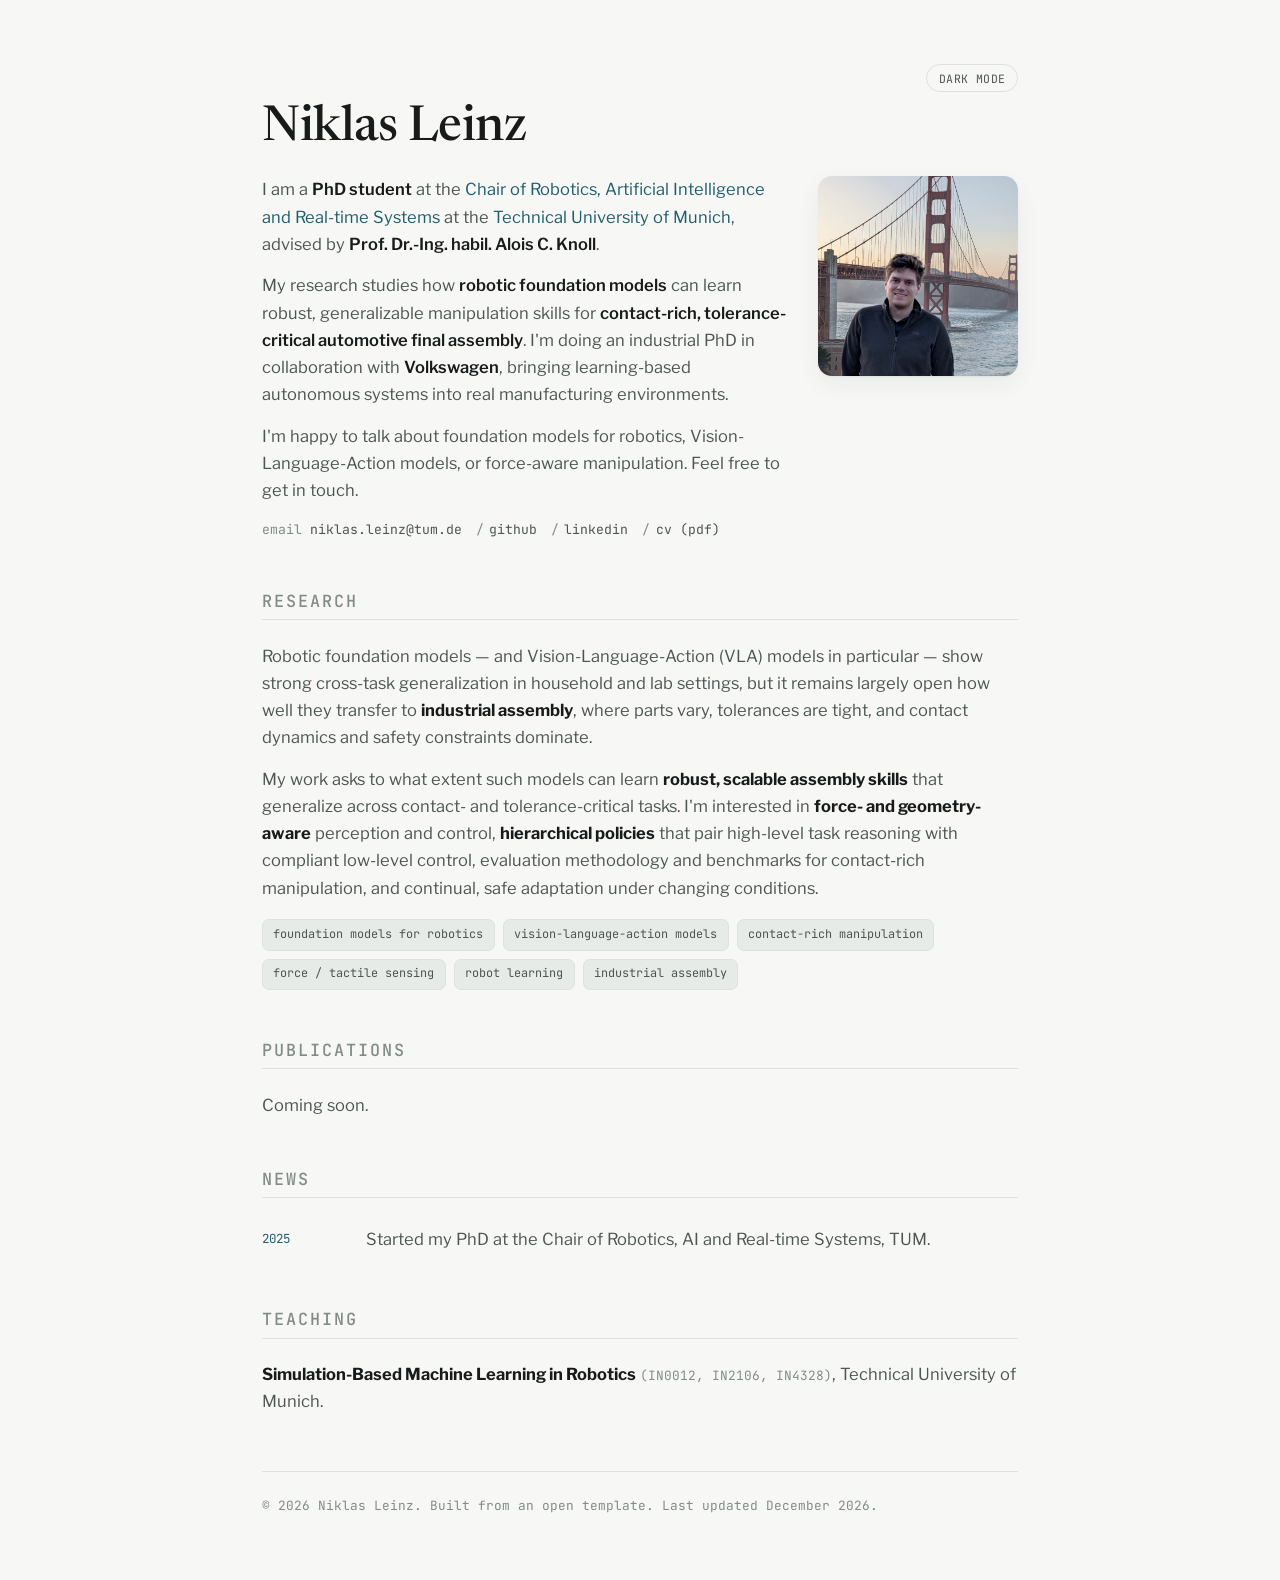
==== index.html @ 9ab26af9 "Move CSS to external file, remove comments" ====
<!DOCTYPE html>
<html lang="en">
<head>
  <meta charset="utf-8" />
  <meta name="viewport" content="width=device-width, initial-scale=1" />
  <title>Niklas Leinz</title>
  <meta name="description" content="Niklas Leinz — PhD student at the Technical University of Munich working on foundation models for robotic skill learning in industrial assembly." />
  <meta name="author" content="Niklas Leinz" />

  <meta property="og:title" content="Niklas Leinz" />
  <meta property="og:description" content="PhD student at TUM, in an industrial PhD with Volkswagen, working on foundation models and Vision-Language-Action models for generalizable robotic assembly skills." />
  <meta property="og:type" content="website" />

  <link rel="preconnect" href="https://fonts.googleapis.com" />
  <link rel="preconnect" href="https://fonts.gstatic.com" crossorigin />
  <link href="https://fonts.googleapis.com/css2?family=Newsreader:ital,opsz,wght@0,6..72,400;0,6..72,500;1,6..72,400&family=Libre+Franklin:wght@400;500;600&family=JetBrains+Mono:wght@400;500&display=swap" rel="stylesheet" />

  <link rel="stylesheet" href="assets/s.css" />
</head>

<body>
  <div class="wrap">

    <div class="topbar">
      <button class="toggle" id="themeToggle" aria-label="Toggle dark mode">DARK MODE</button>
    </div>

    <header>
      <h1 class="name">Niklas Leinz</h1>

      <div class="intro">
        <div class="bio">
          <p>
            I am a <strong>PhD student</strong> at the
            <a class="link" href="https://www.ce.cit.tum.de/air/" target="_blank" rel="noopener noreferrer">Chair of Robotics, Artificial Intelligence and Real-time Systems</a>
            at the <a class="link" href="https://www.tum.de/en/" target="_blank" rel="noopener noreferrer">Technical University of Munich</a>,
            advised by <strong>Prof. Dr.-Ing. habil. Alois&nbsp;C.&nbsp;Knoll</strong>.
          </p>
          <p>
            My research studies how <b>robotic foundation models</b> can learn robust,
            generalizable manipulation skills for <b>contact-rich, tolerance-critical
            automotive final assembly</b>. I'm doing an industrial PhD in collaboration with
            <strong>Volkswagen</strong>, bringing
            learning-based autonomous systems into real manufacturing environments.
          </p>
          <p>
            I'm happy to talk about foundation models for robotics, Vision-Language-Action
            models, or force-aware manipulation. Feel free to get in touch.
          </p>

          <div class="socials">
            email&nbsp;<a class="link" href="mailto:niklas.leinz@tum.de">niklas.leinz@tum.de</a>
            <span class="sep">/</span><a class="link" href="https://github.com/corusm" target="_blank" rel="noopener noreferrer">github</a>
            <span class="sep">/</span><a class="link" href="https://www.linkedin.com/in/niklasleinz/" target="_blank" rel="noopener noreferrer">linkedin</a>
            <span class="sep">/</span><a class="link" href="cv/niklasleinz_cv.pdf" target="_blank" rel="noopener noreferrer">cv&nbsp;(pdf)</a>
          </div>
        </div>

        <img class="headshot" alt="Niklas Leinz"
             src="images/headshot.jpg" />
      </div>
    </header>

    <h2 class="section">Research</h2>
    <div class="prose">
      <p>
        Robotic foundation models — and Vision-Language-Action (VLA) models in
        particular — show strong cross-task generalization in household and
        lab settings, but it remains largely open how well they transfer to
        <b>industrial assembly</b>, where parts vary, tolerances are tight, and
        contact dynamics and safety constraints dominate.
      </p>
      <p>
        My work asks to what extent such models can learn <b>robust, scalable
        assembly skills</b> that generalize across contact- and tolerance-critical
        tasks. I'm interested in <b>force- and geometry-aware</b> perception and
        control, <b>hierarchical policies</b> that pair high-level task reasoning
        with compliant low-level control, evaluation methodology and benchmarks
        for contact-rich manipulation, and continual, safe adaptation under
        changing conditions.
      </p>

      <div class="tags">
        <span class="tag">foundation models for robotics</span>
        <span class="tag">vision-language-action models</span>
        <span class="tag">contact-rich manipulation</span>
        <span class="tag">force / tactile sensing</span>
        <span class="tag">robot learning</span>
        <span class="tag">industrial assembly</span>
      </div>
    </div>

    <h2 class="section">Publications</h2>

    <p style="color:var(--ink-soft);">Coming soon.</p>

    <h2 class="section">News</h2>
    <ul class="news">
      <li><span class="date">2025</span><span>Started my PhD at the Chair of Robotics, AI and Real-time Systems, TUM.</span></li>
    </ul>

    <h2 class="section">Teaching</h2>
    <div class="prose">
      <p>
        <a class="link" href="https://campus.tum.de/tumonline/wbLv.wbShowLVDetail?pStpSpNr=950882247&amp;pSpracheNr=2" target="_blank" rel="noopener noreferrer"><b>Simulation-Based Machine Learning in Robotics</b></a>
        <span style="font-family:'JetBrains Mono',monospace;font-size:.8rem;color:var(--ink-faint);">(IN0012, IN2106, IN4328)</span>,
        Technical University of Munich.
      </p>
    </div>

    <footer>
      &copy; <span id="year"></span> Niklas Leinz. Built from an open template. Last updated <span id="updated"></span>.
    </footer>

  </div>

  <script>
    (function () {
      var root = document.documentElement, btn = document.getElementById('themeToggle');
      var prefersDark = window.matchMedia && window.matchMedia('(prefers-color-scheme: dark)').matches;
      function apply(dark){ root.classList.toggle('dark', dark); btn.textContent = dark ? 'LIGHT MODE' : 'DARK MODE'; }
      apply(prefersDark);
      btn.addEventListener('click', function(){ apply(!root.classList.contains('dark')); });
    })();
    document.getElementById('year').textContent = new Date().getFullYear();
    document.getElementById('updated').textContent =
      new Date().toLocaleDateString('en-US', { month: 'long', year: 'numeric' });
  </script>
</body>
</html>
---- assets/s.css ----
:root{--bg:#f7f8f6;--bg-card:#eef1ee;--ink:#181b1a;--ink-soft:#4d5552;--ink-faint:#828b87;--accent:#1f5d6c;--accent-2:#2c7e92;--rule:#dde2df;--tag-bg:#e6ebe8;--shadow:0 1px 2px rgba(20,30,28,.05),0 8px 24px rgba(20,30,28,.06)}html.dark{--bg:#101413;--bg-card:#181d1c;--ink:#e7ecea;--ink-soft:#aab3af;--ink-faint:#757e7a;--accent:#5fb8cc;--accent-2:#7fcfe0;--rule:#262d2b;--tag-bg:#1f2624;--shadow:0 1px 2px rgba(0,0,0,.3),0 10px 28px rgba(0,0,0,.35)}*{box-sizing:border-box}html{scroll-behavior:smooth}body{margin:0;background:var(--bg);color:var(--ink);font-family:"Libre Franklin",system-ui,sans-serif;font-size:16.5px;line-height:1.65;-webkit-font-smoothing:antialiased;transition:background .35s ease,color .35s ease}.wrap{max-width:820px;margin:0 auto;padding:clamp(2rem,5vw,4.5rem) clamp(1.2rem,5vw,2rem) 4rem}a{color:var(--accent);text-decoration:none}a.link{background-image:linear-gradient(var(--accent),var(--accent));background-size:0% 1.5px;background-repeat:no-repeat;background-position:0 100%;transition:background-size .25s ease;padding-bottom:1px}a.link:hover{background-size:100% 1.5px}h1,h2,h3{font-family:"Newsreader",Georgia,serif;font-weight:500;line-height:1.15}.topbar{display:flex;justify-content:flex-end;margin-bottom:.5rem}.toggle{font-family:"JetBrains Mono",monospace;font-size:.72rem;letter-spacing:.04em;background:none;border:1px solid var(--rule);color:var(--ink-soft);padding:.35rem .7rem;border-radius:999px;cursor:pointer;transition:border-color .2s,color .2s}.toggle:hover{border-color:var(--accent);color:var(--accent)}header{animation:rise .7s ease both}.name{font-size:clamp(2.2rem,6vw,3.1rem);margin:0 0 1.2rem;letter-spacing:-.01em}.intro{display:flex;gap:1.8rem;align-items:flex-start}.intro .bio{flex:1}.intro p{margin:0 0 .9rem;color:var(--ink-soft)}.intro p strong,.intro .bio b{color:var(--ink);font-weight:600}.headshot{flex:0 0 200px;width:200px;height:200px;border-radius:14px;object-fit:cover;box-shadow:var(--shadow);filter:saturate(.96)}.socials{font-family:"JetBrains Mono",monospace;font-size:.82rem;margin-top:.4rem;color:var(--ink-faint)}.socials a{color:var(--ink-soft)}.socials a:hover{color:var(--accent)}.socials .sep{color:var(--ink-faint);margin:0 .35rem}h2.section{font-size:1.05rem;text-transform:uppercase;letter-spacing:.12em;font-family:"JetBrains Mono",monospace;font-weight:500;color:var(--ink-faint);margin:3.2rem 0 1.4rem;padding-bottom:.5rem;border-bottom:1px solid var(--rule)}.prose p{color:var(--ink-soft);margin:0 0 .9rem}.prose b{color:var(--ink)}.tags{display:flex;flex-wrap:wrap;gap:.5rem;margin-top:1.1rem}.tag{font-family:"JetBrains Mono",monospace;font-size:.74rem;color:var(--ink-soft);background:var(--tag-bg);border:1px solid var(--rule);padding:.3rem .65rem;border-radius:7px}.news{list-style:none;padding:0;margin:0}.news li{display:flex;gap:1rem;padding:.35rem 0;color:var(--ink-soft)}.news .date{flex:0 0 5.5rem;font-family:"JetBrains Mono",monospace;font-size:.78rem;color:var(--accent);padding-top:.15rem}.pub{display:grid;grid-template-columns:190px 1fr;gap:1.5rem;padding:1.4rem 0;border-bottom:1px solid var(--rule);animation:rise .6s ease both}.pub:last-of-type{border-bottom:none}.pub .thumb{width:100%;aspect-ratio:16/10;object-fit:cover;border-radius:9px;background:var(--bg-card);box-shadow:var(--shadow);transition:transform .3s ease,box-shadow .3s ease}.pub:hover .thumb{transform:translateY(-4px) scale(1.015)}.pub .title{font-family:"Newsreader",serif;font-size:1.22rem;line-height:1.25;margin:0 0 .35rem}.pub .authors{font-size:.9rem;color:var(--ink-soft);margin:0 0 .15rem}.pub .authors .me{color:var(--ink);font-weight:600}.pub .venue{font-family:"JetBrains Mono",monospace;font-size:.76rem;color:var(--ink-faint);margin:0 0 .5rem}.pub .pubrow{font-size:.82rem;margin:0 0 .5rem}.pub .pubrow a{font-family:"JetBrains Mono",monospace}.pub .pubrow .dot{color:var(--ink-faint);margin:0 .3rem}.pub .desc{font-size:.92rem;color:var(--ink-soft);margin:0}.placeholder-note{font-size:.92rem;color:var(--ink-soft);background:var(--bg-card);border:1px dashed var(--rule);border-radius:10px;padding:1rem 1.2rem}footer{margin-top:3.5rem;padding-top:1.4rem;border-top:1px solid var(--rule);font-size:.8rem;color:var(--ink-faint);font-family:"JetBrains Mono",monospace}@media(max-width:620px){.intro{flex-direction:column-reverse;gap:1.2rem}.headshot{width:150px;height:150px;flex-basis:150px}.pub{grid-template-columns:1fr;gap:.9rem}.pub .thumb{max-width:280px}.news li{flex-direction:column;gap:.1rem}.news .date{flex-basis:auto}}@keyframes rise{from{opacity:0;transform:translateY(14px)}to{opacity:1;transform:none}}@media(prefers-reduced-motion:reduce){*{animation:none!important;transition:none!important}}
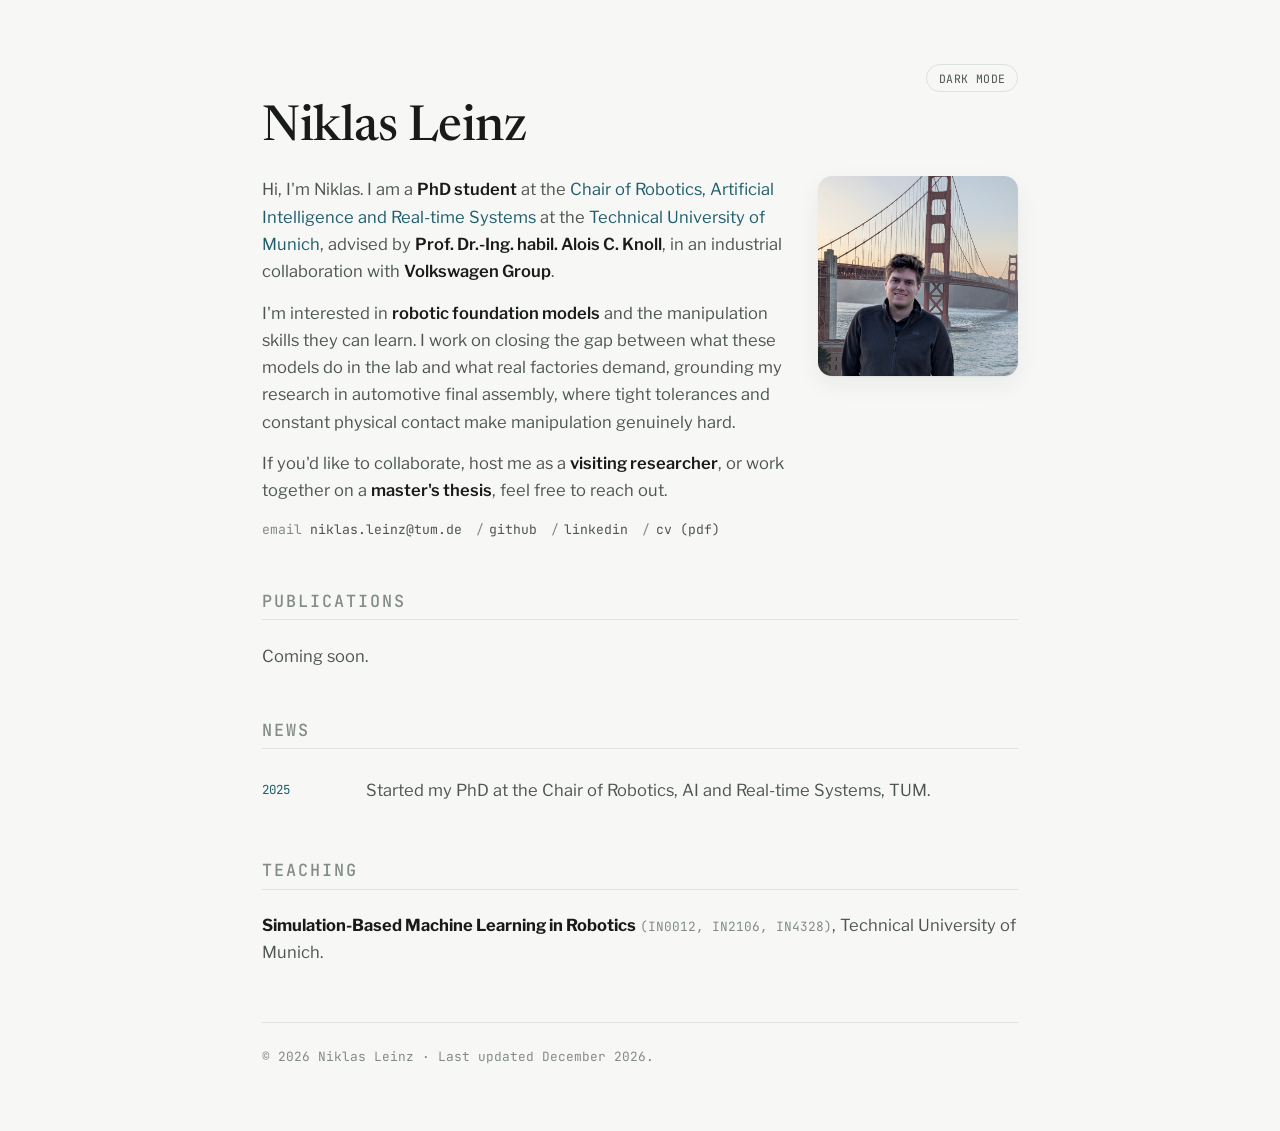
==== commit 6be5e14d: "Rewrite bio: concise intro, research interest, and contact line Co-Authored-By: Claude Opus 4.8 (1M " ====
--- a/index.html
+++ b/index.html
@@ -4,7 +4,7 @@
   <meta charset="utf-8" />
   <meta name="viewport" content="width=device-width, initial-scale=1" />
   <title>Niklas Leinz</title>
-  <meta name="description" content="Niklas Leinz — PhD student at the Technical University of Munich working on foundation models for robotic skill learning in industrial assembly." />
+  <meta name="description" content="Niklas Leinz, PhD student at the Technical University of Munich working on foundation models for robotic skill learning in industrial assembly." />
   <meta name="author" content="Niklas Leinz" />
 
   <meta property="og:title" content="Niklas Leinz" />
@@ -31,21 +31,22 @@
       <div class="intro">
         <div class="bio">
           <p>
-            I am a <strong>PhD student</strong> at the
+            Hi, I'm Niklas. I am a <strong>PhD student</strong> at the
             <a class="link" href="https://www.ce.cit.tum.de/air/" target="_blank" rel="noopener noreferrer">Chair of Robotics, Artificial Intelligence and Real-time Systems</a>
             at the <a class="link" href="https://www.tum.de/en/" target="_blank" rel="noopener noreferrer">Technical University of Munich</a>,
-            advised by <strong>Prof. Dr.-Ing. habil. Alois&nbsp;C.&nbsp;Knoll</strong>.
+            advised by <strong>Prof. Dr.-Ing. habil. Alois&nbsp;C.&nbsp;Knoll</strong>,
+            in an industrial collaboration with <strong>Volkswagen Group</strong>.
           </p>
           <p>
-            My research studies how <b>robotic foundation models</b> can learn robust,
-            generalizable manipulation skills for <b>contact-rich, tolerance-critical
-            automotive final assembly</b>. I'm doing an industrial PhD in collaboration with
-            <strong>Volkswagen</strong>, bringing
-            learning-based autonomous systems into real manufacturing environments.
+            I'm interested in <b>robotic foundation models</b> and the manipulation
+            skills they can learn. I work on closing the gap between what these models
+            do in the lab and what real factories demand, grounding my research in
+            automotive final assembly, where tight tolerances and constant physical
+            contact make manipulation genuinely hard.
           </p>
           <p>
-            I'm happy to talk about foundation models for robotics, Vision-Language-Action
-            models, or force-aware manipulation. Feel free to get in touch.
+            If you'd like to collaborate, host me as a <b>visiting researcher</b>, or
+            work together on a <b>master's thesis</b>, feel free to reach out.
           </p>
 
           <div class="socials">
@@ -60,35 +61,6 @@
              src="images/headshot.jpg" />
       </div>
     </header>
-
-    <h2 class="section">Research</h2>
-    <div class="prose">
-      <p>
-        Robotic foundation models — and Vision-Language-Action (VLA) models in
-        particular — show strong cross-task generalization in household and
-        lab settings, but it remains largely open how well they transfer to
-        <b>industrial assembly</b>, where parts vary, tolerances are tight, and
-        contact dynamics and safety constraints dominate.
-      </p>
-      <p>
-        My work asks to what extent such models can learn <b>robust, scalable
-        assembly skills</b> that generalize across contact- and tolerance-critical
-        tasks. I'm interested in <b>force- and geometry-aware</b> perception and
-        control, <b>hierarchical policies</b> that pair high-level task reasoning
-        with compliant low-level control, evaluation methodology and benchmarks
-        for contact-rich manipulation, and continual, safe adaptation under
-        changing conditions.
-      </p>
-
-      <div class="tags">
-        <span class="tag">foundation models for robotics</span>
-        <span class="tag">vision-language-action models</span>
-        <span class="tag">contact-rich manipulation</span>
-        <span class="tag">force / tactile sensing</span>
-        <span class="tag">robot learning</span>
-        <span class="tag">industrial assembly</span>
-      </div>
-    </div>
 
     <h2 class="section">Publications</h2>
 
@@ -109,7 +81,7 @@
     </div>
 
     <footer>
-      &copy; <span id="year"></span> Niklas Leinz. Built from an open template. Last updated <span id="updated"></span>.
+      &copy; <span id="year"></span> Niklas Leinz &middot; Last updated <span id="updated"></span>.
     </footer>
 
   </div>
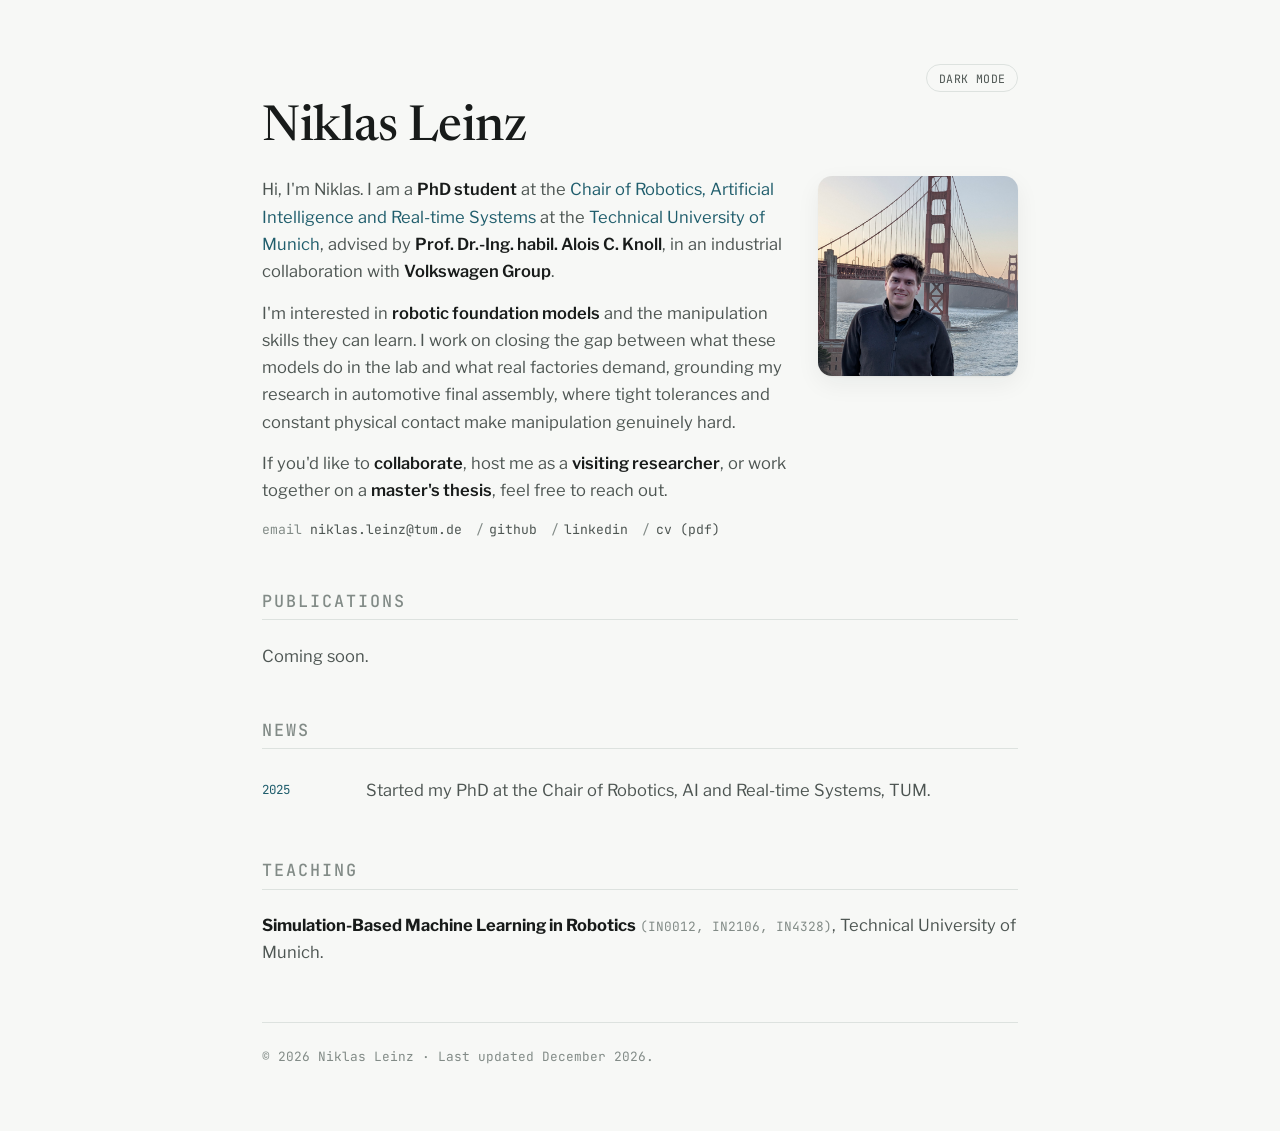
==== commit 11746a5a: "Bold "collaborate" in contact line Co-Authored-By: Claude Opus 4.8 (1M context) <noreply@anthropic.c" ====
--- a/index.html
+++ b/index.html
@@ -45,7 +45,7 @@
             contact make manipulation genuinely hard.
           </p>
           <p>
-            If you'd like to collaborate, host me as a <b>visiting researcher</b>, or
+            If you'd like to <b>collaborate</b>, host me as a <b>visiting researcher</b>, or
             work together on a <b>master's thesis</b>, feel free to reach out.
           </p>
 
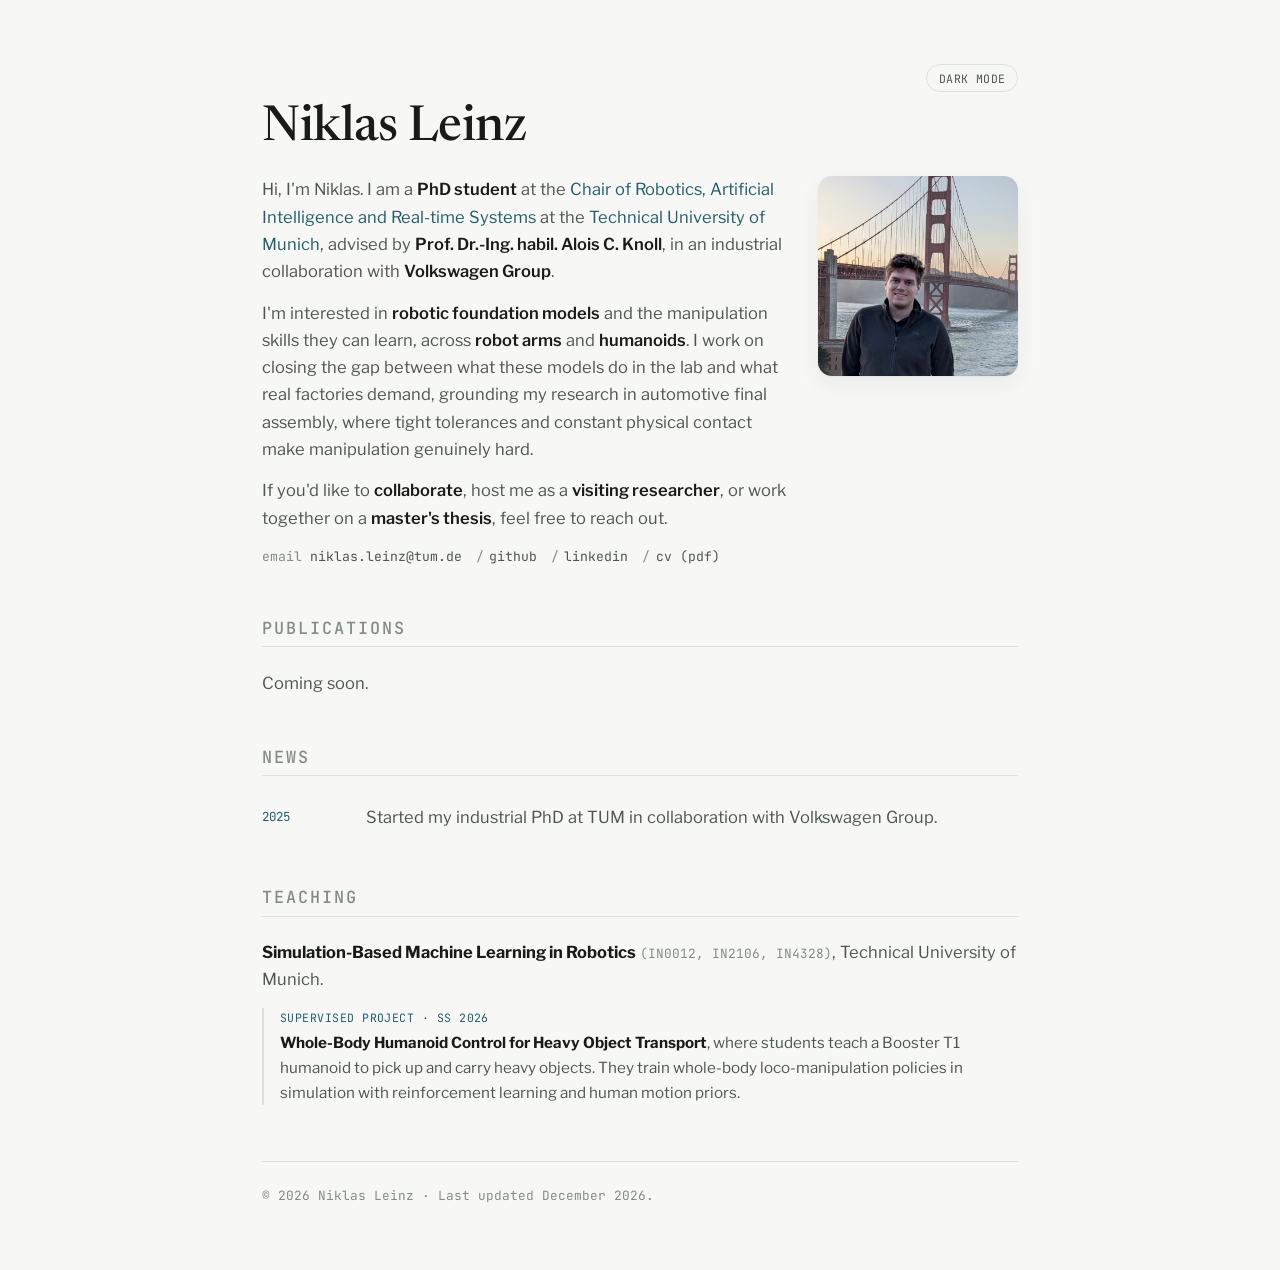
==== commit fd3847ff: "Add humanoid breadth, supervised project, and VW to news - Bio: note work spans robot arms and human" ====
--- a/index.html
+++ b/index.html
@@ -10,6 +10,8 @@
   <meta property="og:title" content="Niklas Leinz" />
   <meta property="og:description" content="PhD student at TUM, in an industrial PhD with Volkswagen, working on foundation models and Vision-Language-Action models for generalizable robotic assembly skills." />
   <meta property="og:type" content="website" />
+
+  <link rel="icon" href="assets/favicon.svg" type="image/svg+xml" />
 
   <link rel="preconnect" href="https://fonts.googleapis.com" />
   <link rel="preconnect" href="https://fonts.gstatic.com" crossorigin />
@@ -39,15 +41,24 @@
           </p>
           <p>
             I'm interested in <b>robotic foundation models</b> and the manipulation
-            skills they can learn. I work on closing the gap between what these models
-            do in the lab and what real factories demand, grounding my research in
-            automotive final assembly, where tight tolerances and constant physical
-            contact make manipulation genuinely hard.
+            skills they can learn, across <b>robot arms</b> and <b>humanoids</b>. I work
+            on closing the gap between what these models do in the lab and what real
+            factories demand, grounding my research in automotive final assembly, where
+            tight tolerances and constant physical contact make manipulation genuinely hard.
           </p>
           <p>
             If you'd like to <b>collaborate</b>, host me as a <b>visiting researcher</b>, or
             work together on a <b>master's thesis</b>, feel free to reach out.
           </p>
+
+          <!--
+            OPEN POSITION: uncomment this block when a thesis position is live,
+            and replace POSTING_URL with the link to the official Volkswagen posting.
+          <p>
+            I'm currently offering a <b>master's thesis</b> at Volkswagen. You can
+            find the details in the <a class="link" href="POSTING_URL" target="_blank" rel="noopener noreferrer">official posting</a>.
+          </p>
+          -->
 
           <div class="socials">
             email&nbsp;<a class="link" href="mailto:niklas.leinz@tum.de">niklas.leinz@tum.de</a>
@@ -68,7 +79,7 @@
 
     <h2 class="section">News</h2>
     <ul class="news">
-      <li><span class="date">2025</span><span>Started my PhD at the Chair of Robotics, AI and Real-time Systems, TUM.</span></li>
+      <li><span class="date">2025</span><span>Started my industrial PhD at TUM in collaboration with Volkswagen Group.</span></li>
     </ul>
 
     <h2 class="section">Teaching</h2>
@@ -77,6 +88,13 @@
         <a class="link" href="https://campus.tum.de/tumonline/wbLv.wbShowLVDetail?pStpSpNr=950882247&amp;pSpracheNr=2" target="_blank" rel="noopener noreferrer"><b>Simulation-Based Machine Learning in Robotics</b></a>
         <span style="font-family:'JetBrains Mono',monospace;font-size:.8rem;color:var(--ink-faint);">(IN0012, IN2106, IN4328)</span>,
         Technical University of Munich.
+      </p>
+      <p class="subitem">
+        <span class="subitem-label">Supervised project &middot; SS&nbsp;2026</span>
+        <b>Whole-Body Humanoid Control for Heavy Object Transport</b>, where students
+        teach a Booster T1 humanoid to pick up and carry heavy objects. They train
+        whole-body loco-manipulation policies in simulation with reinforcement
+        learning and human motion priors.
       </p>
     </div>
 
--- a/assets/s.css
+++ b/assets/s.css
@@ -1 +1 @@
-:root{--bg:#f7f8f6;--bg-card:#eef1ee;--ink:#181b1a;--ink-soft:#4d5552;--ink-faint:#828b87;--accent:#1f5d6c;--accent-2:#2c7e92;--rule:#dde2df;--tag-bg:#e6ebe8;--shadow:0 1px 2px rgba(20,30,28,.05),0 8px 24px rgba(20,30,28,.06)}html.dark{--bg:#101413;--bg-card:#181d1c;--ink:#e7ecea;--ink-soft:#aab3af;--ink-faint:#757e7a;--accent:#5fb8cc;--accent-2:#7fcfe0;--rule:#262d2b;--tag-bg:#1f2624;--shadow:0 1px 2px rgba(0,0,0,.3),0 10px 28px rgba(0,0,0,.35)}*{box-sizing:border-box}html{scroll-behavior:smooth}body{margin:0;background:var(--bg);color:var(--ink);font-family:"Libre Franklin",system-ui,sans-serif;font-size:16.5px;line-height:1.65;-webkit-font-smoothing:antialiased;transition:background .35s ease,color .35s ease}.wrap{max-width:820px;margin:0 auto;padding:clamp(2rem,5vw,4.5rem) clamp(1.2rem,5vw,2rem) 4rem}a{color:var(--accent);text-decoration:none}a.link{background-image:linear-gradient(var(--accent),var(--accent));background-size:0% 1.5px;background-repeat:no-repeat;background-position:0 100%;transition:background-size .25s ease;padding-bottom:1px}a.link:hover{background-size:100% 1.5px}h1,h2,h3{font-family:"Newsreader",Georgia,serif;font-weight:500;line-height:1.15}.topbar{display:flex;justify-content:flex-end;margin-bottom:.5rem}.toggle{font-family:"JetBrains Mono",monospace;font-size:.72rem;letter-spacing:.04em;background:none;border:1px solid var(--rule);color:var(--ink-soft);padding:.35rem .7rem;border-radius:999px;cursor:pointer;transition:border-color .2s,color .2s}.toggle:hover{border-color:var(--accent);color:var(--accent)}header{animation:rise .7s ease both}.name{font-size:clamp(2.2rem,6vw,3.1rem);margin:0 0 1.2rem;letter-spacing:-.01em}.intro{display:flex;gap:1.8rem;align-items:flex-start}.intro .bio{flex:1}.intro p{margin:0 0 .9rem;color:var(--ink-soft)}.intro p strong,.intro .bio b{color:var(--ink);font-weight:600}.headshot{flex:0 0 200px;width:200px;height:200px;border-radius:14px;object-fit:cover;box-shadow:var(--shadow);filter:saturate(.96)}.socials{font-family:"JetBrains Mono",monospace;font-size:.82rem;margin-top:.4rem;color:var(--ink-faint)}.socials a{color:var(--ink-soft)}.socials a:hover{color:var(--accent)}.socials .sep{color:var(--ink-faint);margin:0 .35rem}h2.section{font-size:1.05rem;text-transform:uppercase;letter-spacing:.12em;font-family:"JetBrains Mono",monospace;font-weight:500;color:var(--ink-faint);margin:3.2rem 0 1.4rem;padding-bottom:.5rem;border-bottom:1px solid var(--rule)}.prose p{color:var(--ink-soft);margin:0 0 .9rem}.prose b{color:var(--ink)}.tags{display:flex;flex-wrap:wrap;gap:.5rem;margin-top:1.1rem}.tag{font-family:"JetBrains Mono",monospace;font-size:.74rem;color:var(--ink-soft);background:var(--tag-bg);border:1px solid var(--rule);padding:.3rem .65rem;border-radius:7px}.news{list-style:none;padding:0;margin:0}.news li{display:flex;gap:1rem;padding:.35rem 0;color:var(--ink-soft)}.news .date{flex:0 0 5.5rem;font-family:"JetBrains Mono",monospace;font-size:.78rem;color:var(--accent);padding-top:.15rem}.pub{display:grid;grid-template-columns:190px 1fr;gap:1.5rem;padding:1.4rem 0;border-bottom:1px solid var(--rule);animation:rise .6s ease both}.pub:last-of-type{border-bottom:none}.pub .thumb{width:100%;aspect-ratio:16/10;object-fit:cover;border-radius:9px;background:var(--bg-card);box-shadow:var(--shadow);transition:transform .3s ease,box-shadow .3s ease}.pub:hover .thumb{transform:translateY(-4px) scale(1.015)}.pub .title{font-family:"Newsreader",serif;font-size:1.22rem;line-height:1.25;margin:0 0 .35rem}.pub .authors{font-size:.9rem;color:var(--ink-soft);margin:0 0 .15rem}.pub .authors .me{color:var(--ink);font-weight:600}.pub .venue{font-family:"JetBrains Mono",monospace;font-size:.76rem;color:var(--ink-faint);margin:0 0 .5rem}.pub .pubrow{font-size:.82rem;margin:0 0 .5rem}.pub .pubrow a{font-family:"JetBrains Mono",monospace}.pub .pubrow .dot{color:var(--ink-faint);margin:0 .3rem}.pub .desc{font-size:.92rem;color:var(--ink-soft);margin:0}.placeholder-note{font-size:.92rem;color:var(--ink-soft);background:var(--bg-card);border:1px dashed var(--rule);border-radius:10px;padding:1rem 1.2rem}footer{margin-top:3.5rem;padding-top:1.4rem;border-top:1px solid var(--rule);font-size:.8rem;color:var(--ink-faint);font-family:"JetBrains Mono",monospace}@media(max-width:620px){.intro{flex-direction:column-reverse;gap:1.2rem}.headshot{width:150px;height:150px;flex-basis:150px}.pub{grid-template-columns:1fr;gap:.9rem}.pub .thumb{max-width:280px}.news li{flex-direction:column;gap:.1rem}.news .date{flex-basis:auto}}@keyframes rise{from{opacity:0;transform:translateY(14px)}to{opacity:1;transform:none}}@media(prefers-reduced-motion:reduce){*{animation:none!important;transition:none!important}}
+:root{--bg:#f7f8f6;--bg-card:#eef1ee;--ink:#181b1a;--ink-soft:#4d5552;--ink-faint:#828b87;--accent:#1f5d6c;--accent-2:#2c7e92;--rule:#dde2df;--tag-bg:#e6ebe8;--shadow:0 1px 2px rgba(20,30,28,.05),0 8px 24px rgba(20,30,28,.06)}html.dark{--bg:#101413;--bg-card:#181d1c;--ink:#e7ecea;--ink-soft:#aab3af;--ink-faint:#757e7a;--accent:#5fb8cc;--accent-2:#7fcfe0;--rule:#262d2b;--tag-bg:#1f2624;--shadow:0 1px 2px rgba(0,0,0,.3),0 10px 28px rgba(0,0,0,.35)}*{box-sizing:border-box}html{scroll-behavior:smooth}body{margin:0;background:var(--bg);color:var(--ink);font-family:"Libre Franklin",system-ui,sans-serif;font-size:16.5px;line-height:1.65;-webkit-font-smoothing:antialiased;transition:background .35s ease,color .35s ease}.wrap{max-width:820px;margin:0 auto;padding:clamp(2rem,5vw,4.5rem) clamp(1.2rem,5vw,2rem) 4rem}a{color:var(--accent);text-decoration:none}a.link{background-image:linear-gradient(var(--accent),var(--accent));background-size:0% 1.5px;background-repeat:no-repeat;background-position:0 100%;transition:background-size .25s ease;padding-bottom:1px}a.link:hover{background-size:100% 1.5px}h1,h2,h3{font-family:"Newsreader",Georgia,serif;font-weight:500;line-height:1.15}.topbar{display:flex;justify-content:flex-end;margin-bottom:.5rem}.toggle{font-family:"JetBrains Mono",monospace;font-size:.72rem;letter-spacing:.04em;background:none;border:1px solid var(--rule);color:var(--ink-soft);padding:.35rem .7rem;border-radius:999px;cursor:pointer;transition:border-color .2s,color .2s}.toggle:hover{border-color:var(--accent);color:var(--accent)}header{animation:rise .7s ease both}.name{font-size:clamp(2.2rem,6vw,3.1rem);margin:0 0 1.2rem;letter-spacing:-.01em}.intro{display:flex;gap:1.8rem;align-items:flex-start}.intro .bio{flex:1}.intro p{margin:0 0 .9rem;color:var(--ink-soft)}.intro p strong,.intro .bio b{color:var(--ink);font-weight:600}.headshot{flex:0 0 200px;width:200px;height:200px;border-radius:14px;object-fit:cover;box-shadow:var(--shadow);filter:saturate(.96)}.socials{font-family:"JetBrains Mono",monospace;font-size:.82rem;margin-top:.4rem;color:var(--ink-faint)}.socials a{color:var(--ink-soft)}.socials a:hover{color:var(--accent)}.socials .sep{color:var(--ink-faint);margin:0 .35rem}h2.section{font-size:1.05rem;text-transform:uppercase;letter-spacing:.12em;font-family:"JetBrains Mono",monospace;font-weight:500;color:var(--ink-faint);margin:3.2rem 0 1.4rem;padding-bottom:.5rem;border-bottom:1px solid var(--rule)}.prose p{color:var(--ink-soft);margin:0 0 .9rem}.prose b{color:var(--ink)}.prose .subitem{margin:.2rem 0 0;padding-left:1rem;border-left:2px solid var(--rule);font-size:.95rem}.prose .subitem-label{display:block;font-family:"JetBrains Mono",monospace;font-size:.72rem;letter-spacing:.04em;text-transform:uppercase;color:var(--accent);margin-bottom:.2rem}.tags{display:flex;flex-wrap:wrap;gap:.5rem;margin-top:1.1rem}.tag{font-family:"JetBrains Mono",monospace;font-size:.74rem;color:var(--ink-soft);background:var(--tag-bg);border:1px solid var(--rule);padding:.3rem .65rem;border-radius:7px}.news{list-style:none;padding:0;margin:0}.news li{display:flex;gap:1rem;padding:.35rem 0;color:var(--ink-soft)}.news .date{flex:0 0 5.5rem;font-family:"JetBrains Mono",monospace;font-size:.78rem;color:var(--accent);padding-top:.15rem}.pub{display:grid;grid-template-columns:190px 1fr;gap:1.5rem;padding:1.4rem 0;border-bottom:1px solid var(--rule);animation:rise .6s ease both}.pub:last-of-type{border-bottom:none}.pub .thumb{width:100%;aspect-ratio:16/10;object-fit:cover;border-radius:9px;background:var(--bg-card);box-shadow:var(--shadow);transition:transform .3s ease,box-shadow .3s ease}.pub:hover .thumb{transform:translateY(-4px) scale(1.015)}.pub .title{font-family:"Newsreader",serif;font-size:1.22rem;line-height:1.25;margin:0 0 .35rem}.pub .authors{font-size:.9rem;color:var(--ink-soft);margin:0 0 .15rem}.pub .authors .me{color:var(--ink);font-weight:600}.pub .venue{font-family:"JetBrains Mono",monospace;font-size:.76rem;color:var(--ink-faint);margin:0 0 .5rem}.pub .pubrow{font-size:.82rem;margin:0 0 .5rem}.pub .pubrow a{font-family:"JetBrains Mono",monospace}.pub .pubrow .dot{color:var(--ink-faint);margin:0 .3rem}.pub .desc{font-size:.92rem;color:var(--ink-soft);margin:0}.placeholder-note{font-size:.92rem;color:var(--ink-soft);background:var(--bg-card);border:1px dashed var(--rule);border-radius:10px;padding:1rem 1.2rem}footer{margin-top:3.5rem;padding-top:1.4rem;border-top:1px solid var(--rule);font-size:.8rem;color:var(--ink-faint);font-family:"JetBrains Mono",monospace}@media(max-width:620px){.intro{flex-direction:column-reverse;gap:1.2rem}.headshot{width:150px;height:150px;flex-basis:150px}.pub{grid-template-columns:1fr;gap:.9rem}.pub .thumb{max-width:280px}.news li{flex-direction:column;gap:.1rem}.news .date{flex-basis:auto}}@keyframes rise{from{opacity:0;transform:translateY(14px)}to{opacity:1;transform:none}}@media(prefers-reduced-motion:reduce){*{animation:none!important;transition:none!important}}
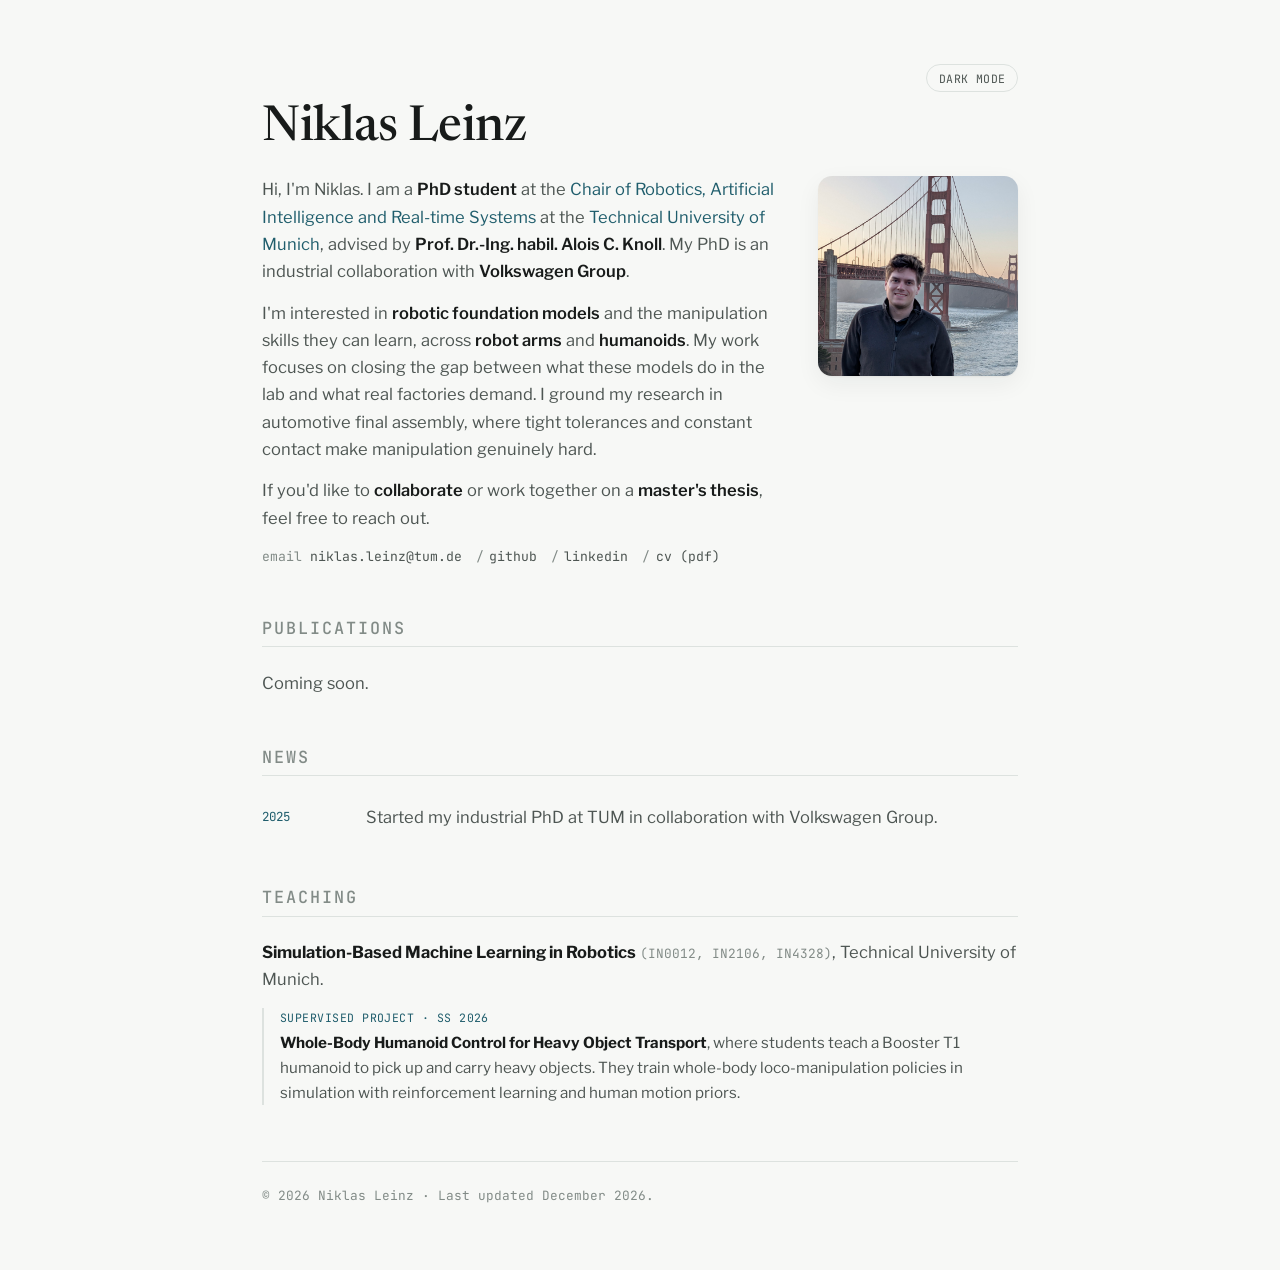
==== commit 230481b9: "Improve bio readability and add CLAUDE.md - Split long bio sentences for readability - Drop visiting" ====
--- a/index.html
+++ b/index.html
@@ -36,19 +36,20 @@
             Hi, I'm Niklas. I am a <strong>PhD student</strong> at the
             <a class="link" href="https://www.ce.cit.tum.de/air/" target="_blank" rel="noopener noreferrer">Chair of Robotics, Artificial Intelligence and Real-time Systems</a>
             at the <a class="link" href="https://www.tum.de/en/" target="_blank" rel="noopener noreferrer">Technical University of Munich</a>,
-            advised by <strong>Prof. Dr.-Ing. habil. Alois&nbsp;C.&nbsp;Knoll</strong>,
-            in an industrial collaboration with <strong>Volkswagen Group</strong>.
+            advised by <strong>Prof. Dr.-Ing. habil. Alois&nbsp;C.&nbsp;Knoll</strong>.
+            My PhD is an industrial collaboration with <strong>Volkswagen Group</strong>.
           </p>
           <p>
             I'm interested in <b>robotic foundation models</b> and the manipulation
-            skills they can learn, across <b>robot arms</b> and <b>humanoids</b>. I work
-            on closing the gap between what these models do in the lab and what real
-            factories demand, grounding my research in automotive final assembly, where
-            tight tolerances and constant physical contact make manipulation genuinely hard.
+            skills they can learn, across <b>robot arms</b> and <b>humanoids</b>. My
+            work focuses on closing the gap between what these models do in the lab
+            and what real factories demand. I ground my research in automotive final
+            assembly, where tight tolerances and constant contact make manipulation
+            genuinely hard.
           </p>
           <p>
-            If you'd like to <b>collaborate</b>, host me as a <b>visiting researcher</b>, or
-            work together on a <b>master's thesis</b>, feel free to reach out.
+            If you'd like to <b>collaborate</b> or work together on a
+            <b>master's thesis</b>, feel free to reach out.
           </p>
 
           <!--
